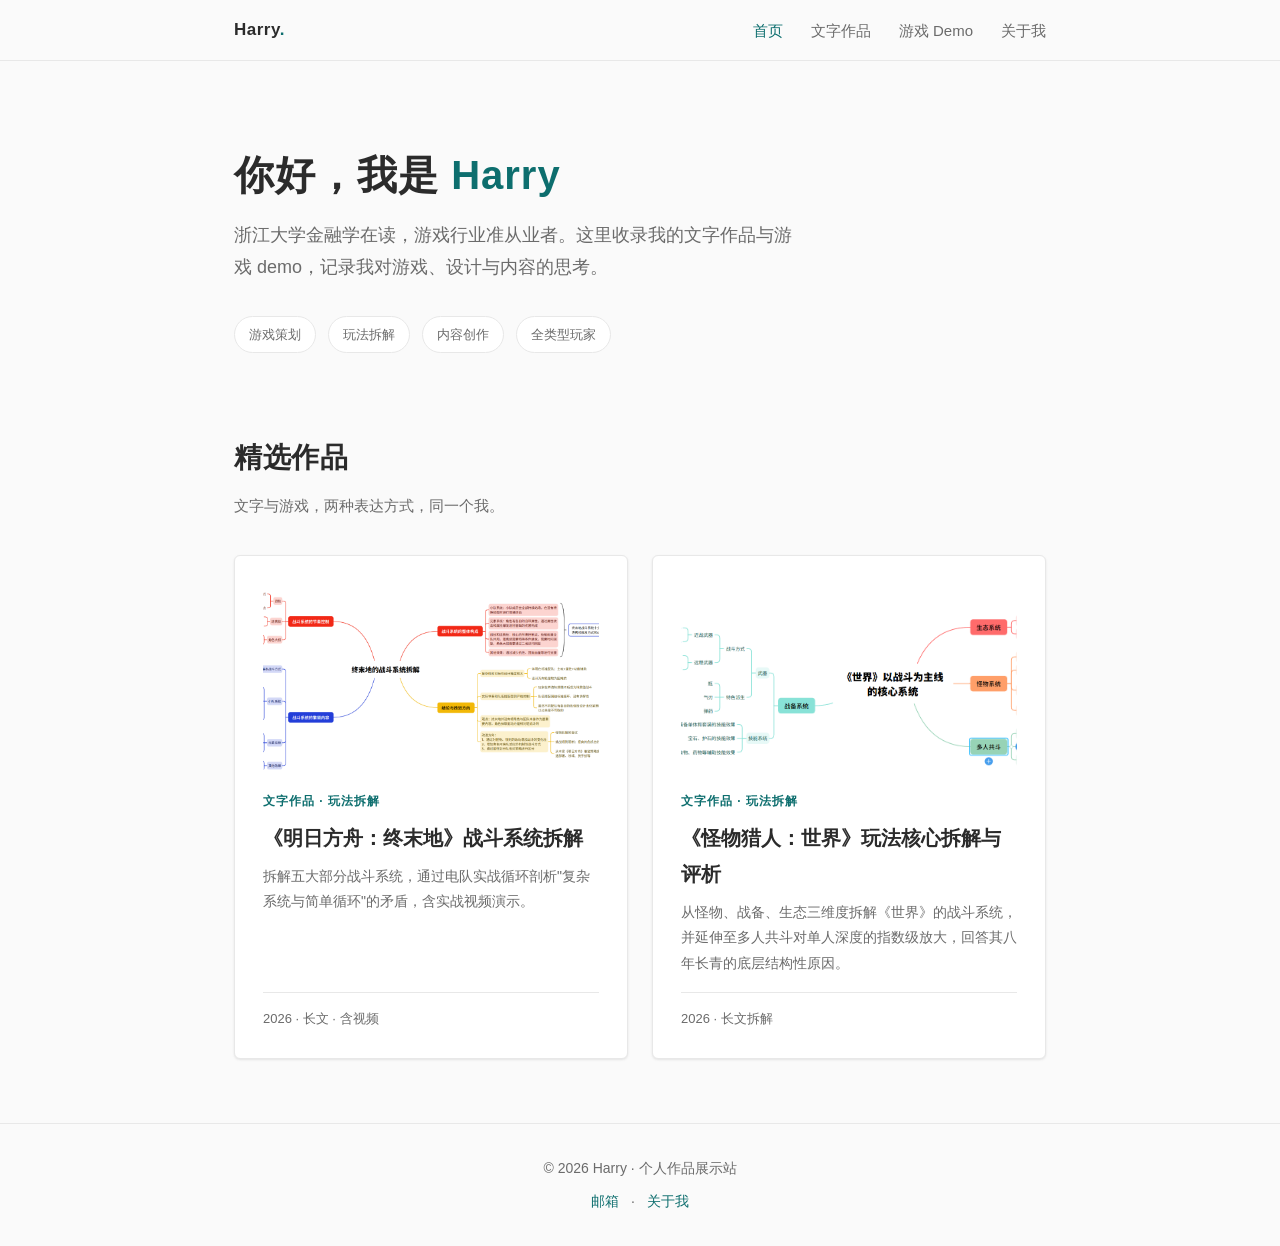
==== index.html @ b540f8d0 "init: 完全重建站点(含终末地拆解案+视频LFS+怪猎拆解案)" ====
<!DOCTYPE html>
<html lang="zh-CN">
<head>
<meta charset="UTF-8">
<meta name="viewport" content="width=device-width, initial-scale=1.0">
<title>Harry · 个人作品站</title>
<meta name="description" content="Harry 的个人作品展示网站 — 文字作品与游戏 demo">
<link rel="stylesheet" href="css/style.css">
</head>
<body>

<nav class="nav">
  <div class="nav-inner">
    <a href="index.html" class="nav-brand">Harry<span class="dot">.</span></a>
    <div class="nav-links">
      <a href="index.html">首页</a>
      <a href="writing.html">文字作品</a>
      <a href="games.html">游戏 Demo</a>
      <a href="about.html">关于我</a>
    </div>
  </div>
</nav>

<div class="container">

  <section class="hero">
    <h1>你好，我是 <span class="accent">Harry</span></h1>
    <p>浙江大学金融学在读，游戏行业准从业者。这里收录我的文字作品与游戏 demo，记录我对游戏、设计与内容的思考。</p>
    <div class="hero-tags">
      <span class="hero-tag">游戏策划</span>
      <span class="hero-tag">玩法拆解</span>
      <span class="hero-tag">内容创作</span>
      <span class="hero-tag">全类型玩家</span>
    </div>
  </section>

  <section class="section" style="padding-top:24px;">
    <h2 class="section-title">精选作品</h2>
    <p class="section-sub">文字与游戏，两种表达方式，同一个我。</p>
    <div class="cards">
      <a href="writing/endfield-analysis.html" class="card" style="color:inherit;">
        <img class="card-cover" src="assets/img/endfield/endfield_01.png" alt="终末地战斗系统拆解封面">
        <div class="card-tag">文字作品 · 玩法拆解</div>
        <div class="card-title">《明日方舟：终末地》战斗系统拆解</div>
        <div class="card-desc">拆解五大部分战斗系统，通过电队实战循环剖析"复杂系统与简单循环"的矛盾，含实战视频演示。</div>
        <div class="card-meta">2026 · 长文 · 含视频</div>
      </a>
      <a href="writing/mhw-analysis.html" class="card" style="color:inherit;">
        <img class="card-cover" src="assets/img/mhw_cover.png" alt="怪物猎人世界拆解案封面">
        <div class="card-tag">文字作品 · 玩法拆解</div>
        <div class="card-title">《怪物猎人：世界》玩法核心拆解与评析</div>
        <div class="card-desc">从怪物、战备、生态三维度拆解《世界》的战斗系统，并延伸至多人共斗对单人深度的指数级放大，回答其八年长青的底层结构性原因。</div>
        <div class="card-meta">2026 · 长文拆解</div>
      </a>
    </div>
  </section>

</div>

<footer class="footer">
  <div class="container">
    <p>© 2026 Harry · 个人作品展示站</p>
    <p style="margin-top:8px;"><a href="mailto:yht1stdz@163.com">邮箱</a> · <a href="about.html">关于我</a></p>
  </div>
</footer>

<script src="js/main.js"></script>
</body>
</html>
---- css/style.css ----
/* ===== 全局变量 ===== */
:root {
  --bg: #fafafa;
  --bg-card: #ffffff;
  --text: #2b2b2b;
  --text-light: #6b6b6b;
  --border: #e8e8e8;
  --accent: #0d6e6e;        /* 深青强调色 */
  --accent-hover: #0a5858;
  --shadow: 0 1px 3px rgba(0,0,0,0.06), 0 1px 2px rgba(0,0,0,0.04);
  --shadow-hover: 0 4px 12px rgba(0,0,0,0.10);
  --radius: 6px;
  --max-width: 860px;
  --font: "微软雅黑", "Microsoft YaHei", "PingFang SC", -apple-system, sans-serif;
}

/* ===== Reset ===== */
*, *::before, *::after { box-sizing: border-box; margin: 0; padding: 0; }
html { scroll-behavior: smooth; }
body {
  font-family: var(--font);
  background: var(--bg);
  color: var(--text);
  line-height: 1.8;
  font-size: 16px;
  -webkit-font-smoothing: antialiased;
}
a { color: var(--accent); text-decoration: none; transition: color .2s; }
a:hover { color: var(--accent-hover); }
img { max-width: 100%; display: block; }

/* ===== 布局 ===== */
.container { max-width: var(--max-width); margin: 0 auto; padding: 0 24px; }

/* ===== 导航 ===== */
.nav {
  position: sticky; top: 0; z-index: 100;
  background: rgba(250,250,250,0.92);
  backdrop-filter: blur(8px);
  border-bottom: 1px solid var(--border);
}
.nav-inner {
  max-width: var(--max-width); margin: 0 auto; padding: 0 24px;
  display: flex; align-items: center; justify-content: space-between;
  height: 60px;
}
.nav-brand { font-weight: 700; font-size: 17px; color: var(--text); letter-spacing: 0.5px; }
.nav-brand .dot { color: var(--accent); }
.nav-links { display: flex; gap: 28px; }
.nav-links a { color: var(--text-light); font-size: 15px; font-weight: 500; }
.nav-links a:hover, .nav-links a.active { color: var(--accent); }

/* ===== 通用区块 ===== */
.section { padding: 64px 0; }
.section-title {
  font-size: 28px; font-weight: 700; margin-bottom: 8px; letter-spacing: 0.5px;
}
.section-sub { color: var(--text-light); font-size: 15px; margin-bottom: 36px; }

/* ===== 首页 Hero ===== */
.hero { padding: 88px 0 56px; }
.hero h1 { font-size: 40px; font-weight: 700; line-height: 1.3; margin-bottom: 18px; letter-spacing: 1px; }
.hero h1 .accent { color: var(--accent); }
.hero p { font-size: 18px; color: var(--text-light); max-width: 560px; margin-bottom: 32px; }
.hero-tags { display: flex; gap: 12px; flex-wrap: wrap; }
.hero-tag {
  padding: 6px 14px; border: 1px solid var(--border); border-radius: 999px;
  font-size: 13px; color: var(--text-light); background: var(--bg-card);
}

/* ===== 精选作品卡片 ===== */
.cards { display: grid; grid-template-columns: 1fr 1fr; gap: 24px; }
@media (max-width: 640px) { .cards { grid-template-columns: 1fr; } }
.card {
  background: var(--bg-card); border: 1px solid var(--border); border-radius: var(--radius);
  padding: 28px; box-shadow: var(--shadow); transition: box-shadow .25s, transform .25s;
  display: flex; flex-direction: column;
}
.card:hover { box-shadow: var(--shadow-hover); transform: translateY(-2px); }
.card-cover { border-radius: var(--radius); margin-bottom: 18px; aspect-ratio: 16/9; object-fit: cover; background: #eee; }
.card-tag { font-size: 12px; color: var(--accent); font-weight: 600; letter-spacing: 1px; text-transform: uppercase; margin-bottom: 8px; }
.card-title { font-size: 20px; font-weight: 700; margin-bottom: 8px; }
.card-desc { font-size: 14px; color: var(--text-light); flex: 1; margin-bottom: 16px; }
.card-meta { font-size: 13px; color: var(--text-light); border-top: 1px solid var(--border); padding-top: 14px; }

/* ===== 关于我 ===== */
.about-grid { display: grid; grid-template-columns: 200px 1fr; gap: 48px; align-items: start; }
@media (max-width: 640px) { .about-grid { grid-template-columns: 1fr; gap: 24px; } }
.about-avatar { width: 180px; height: 180px; border-radius: 50%; object-fit: cover; border: 3px solid var(--bg-card); box-shadow: var(--shadow); }
.about-avatar-placeholder {
  width: 180px; height: 180px; border-radius: 50%;
  background: var(--accent); color: #fff;
  display: flex; align-items: center; justify-content: center;
  font-size: 80px; font-weight: 700; font-family: var(--font);
  box-shadow: var(--shadow);
}
.about-block { margin-bottom: 36px; }
.about-block h3 { font-size: 18px; font-weight: 700; margin-bottom: 14px; padding-bottom: 8px; border-bottom: 2px solid var(--accent); display: inline-block; }
.about-block .item { margin-bottom: 16px; }
.about-block .item-head { font-weight: 600; margin-bottom: 4px; }
.about-block .item-head .date { float: right; font-weight: 400; color: var(--text-light); font-size: 14px; }
.about-block .item-body { font-size: 15px; color: var(--text-light); }
.skill-chips { display: flex; flex-wrap: wrap; gap: 8px; }
.skill-chip { padding: 4px 12px; background: #f0f5f5; color: var(--accent); border-radius: 4px; font-size: 13px; font-weight: 500; }

/* ===== 文字作品列表 ===== */
.writing-list { display: flex; flex-direction: column; gap: 20px; }
.writing-item {
  background: var(--bg-card); border: 1px solid var(--border); border-radius: var(--radius);
  padding: 24px 28px; box-shadow: var(--shadow); transition: box-shadow .2s, transform .2s;
  display: block; color: inherit;
}
.writing-item:hover { box-shadow: var(--shadow-hover); transform: translateY(-1px); color: inherit; }
.writing-item .w-tag { font-size: 12px; color: var(--accent); font-weight: 600; letter-spacing: 1px; }
.writing-item .w-title { font-size: 20px; font-weight: 700; margin: 6px 0 8px; }
.writing-item .w-desc { font-size: 14px; color: var(--text-light); }
.writing-item .w-meta { font-size: 13px; color: var(--text-light); margin-top: 12px; }

/* ===== 文章正文 ===== */
.article { padding: 56px 0 80px; }
.article-header { margin-bottom: 40px; padding-bottom: 24px; border-bottom: 1px solid var(--border); }
.article-header .tag { font-size: 13px; color: var(--accent); font-weight: 600; letter-spacing: 1px; }
.article-header h1 { font-size: 32px; font-weight: 700; margin: 10px 0 12px; line-height: 1.4; }
.article-header .meta { font-size: 14px; color: var(--text-light); }
.article-cover { border-radius: var(--radius); margin-bottom: 40px; width: 100%; aspect-ratio: 16/9; object-fit: cover; }
.article-body h2 { font-size: 24px; font-weight: 700; margin: 40px 0 16px; padding-left: 12px; border-left: 4px solid var(--accent); }
.article-body h3 { font-size: 19px; font-weight: 700; margin: 28px 0 12px; }
.article-body h4 { font-size: 16px; font-weight: 700; margin: 22px 0 10px; color: var(--text); }
.article-body p { margin-bottom: 16px; color: #3a3a3a; }
.article-body ul { margin: 0 0 16px 20px; }
.article-body li { margin-bottom: 8px; color: #3a3a3a; }
.article-back { display: inline-block; margin-top: 40px; font-size: 14px; }
.article-body img { border-radius: var(--radius); margin: 16px auto 8px; max-width: 100%; box-shadow: var(--shadow); }
.article-body .img-caption { font-size: 13px; color: var(--text-light); text-align: center; margin-bottom: 24px; }
.article-body video { border-radius: var(--radius); margin: 16px auto 24px; max-width: 100%; display: block; box-shadow: var(--shadow); background: #000; }
.article-body .video-label { font-size: 13px; color: var(--accent); font-weight: 600; margin: 8px 0 -8px; }

/* ===== 游戏demo ===== */
.game-list { display: grid; grid-template-columns: 1fr 1fr; gap: 24px; }
@media (max-width: 640px) { .game-list { grid-template-columns: 1fr; } }
.game-card { background: var(--bg-card); border: 1px solid var(--border); border-radius: var(--radius); overflow: hidden; box-shadow: var(--shadow); transition: box-shadow .25s, transform .25s; }
.game-card:hover { box-shadow: var(--shadow-hover); transform: translateY(-2px); }
.game-cover { width: 100%; aspect-ratio: 16/9; object-fit: cover; background: #1a1a2e; }
.game-body { padding: 24px; }
.game-body .g-tag { font-size: 12px; color: var(--accent); font-weight: 600; letter-spacing: 1px; }
.game-body .g-title { font-size: 20px; font-weight: 700; margin: 6px 0 8px; }
.game-body .g-desc { font-size: 14px; color: var(--text-light); margin-bottom: 16px; }
.btn-download {
  display: inline-block; padding: 10px 22px; background: var(--accent); color: #fff;
  border-radius: var(--radius); font-size: 14px; font-weight: 600; transition: background .2s;
}
.btn-download:hover { background: var(--accent-hover); color: #fff; }
.btn-download.disabled { background: #ccc; cursor: not-allowed; }
.empty-state { text-align: center; padding: 60px 20px; color: var(--text-light); }
.empty-state .icon { font-size: 40px; margin-bottom: 16px; }

/* ===== 页脚 ===== */
.footer { border-top: 1px solid var(--border); padding: 32px 0; text-align: center; color: var(--text-light); font-size: 14px; }
.footer a { margin: 0 8px; }

/* ===== 响应式导航 ===== */
@media (max-width: 640px) {
  .nav-links { gap: 16px; }
  .nav-links a { font-size: 14px; }
  .hero h1 { font-size: 30px; }
  .hero p { font-size: 16px; }
  .section-title { font-size: 24px; }
}
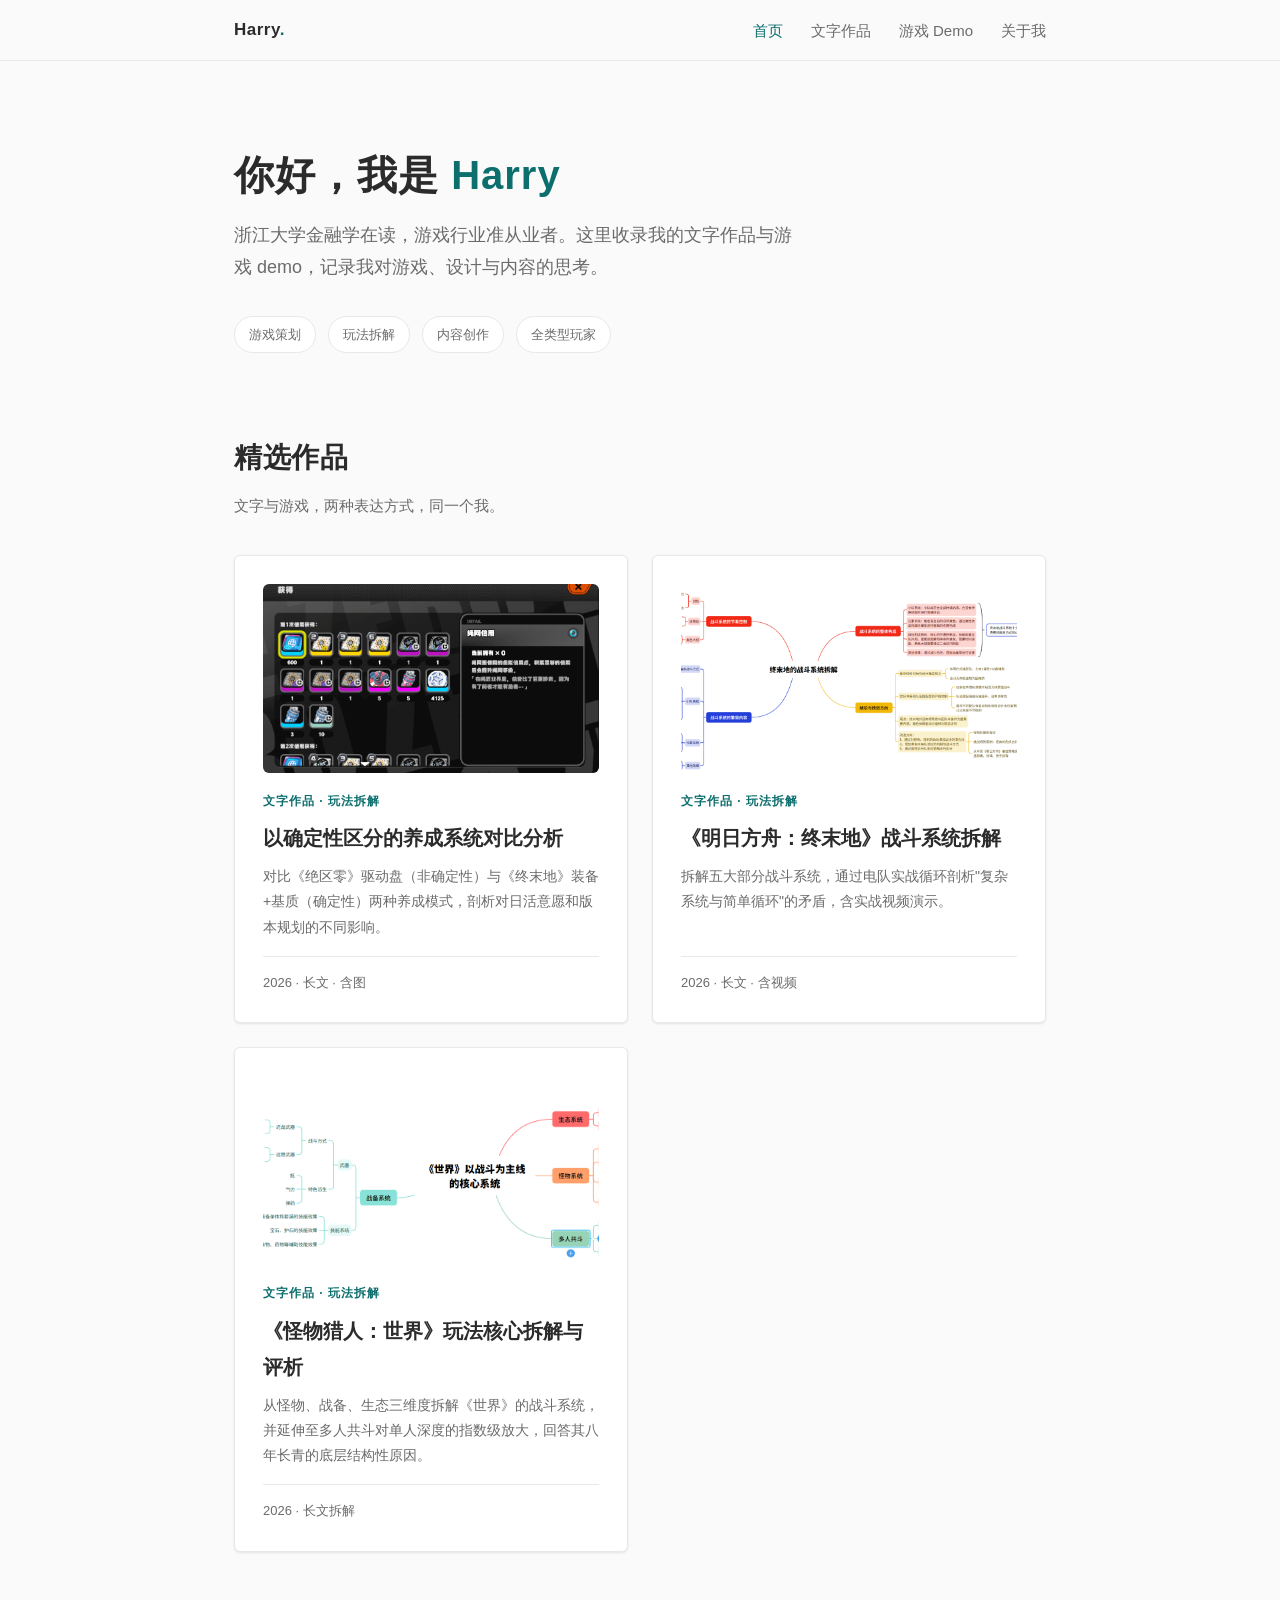
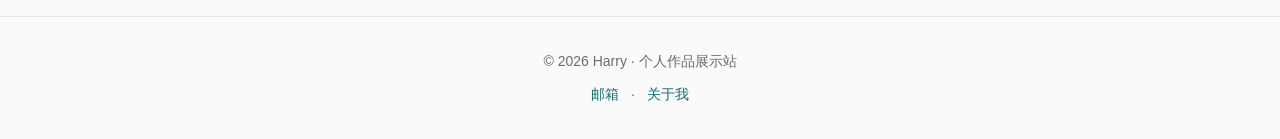
==== commit 16c74043: "feat: 新增绝区零×终末地养成系统对比分析(13图+纯图文)" ====
--- a/index.html
+++ b/index.html
@@ -38,6 +38,13 @@
     <h2 class="section-title">精选作品</h2>
     <p class="section-sub">文字与游戏，两种表达方式，同一个我。</p>
     <div class="cards">
+      <a href="writing/zzz-analysis.html" class="card" style="color:inherit;">
+        <img class="card-cover" src="assets/img/zzz/zzz_01.png" alt="养成系统对比分析封面">
+        <div class="card-tag">文字作品 · 玩法拆解</div>
+        <div class="card-title">以确定性区分的养成系统对比分析</div>
+        <div class="card-desc">对比《绝区零》驱动盘（非确定性）与《终末地》装备+基质（确定性）两种养成模式，剖析对日活意愿和版本规划的不同影响。</div>
+        <div class="card-meta">2026 · 长文 · 含图</div>
+      </a>
       <a href="writing/endfield-analysis.html" class="card" style="color:inherit;">
         <img class="card-cover" src="assets/img/endfield/endfield_01.png" alt="终末地战斗系统拆解封面">
         <div class="card-tag">文字作品 · 玩法拆解</div>
